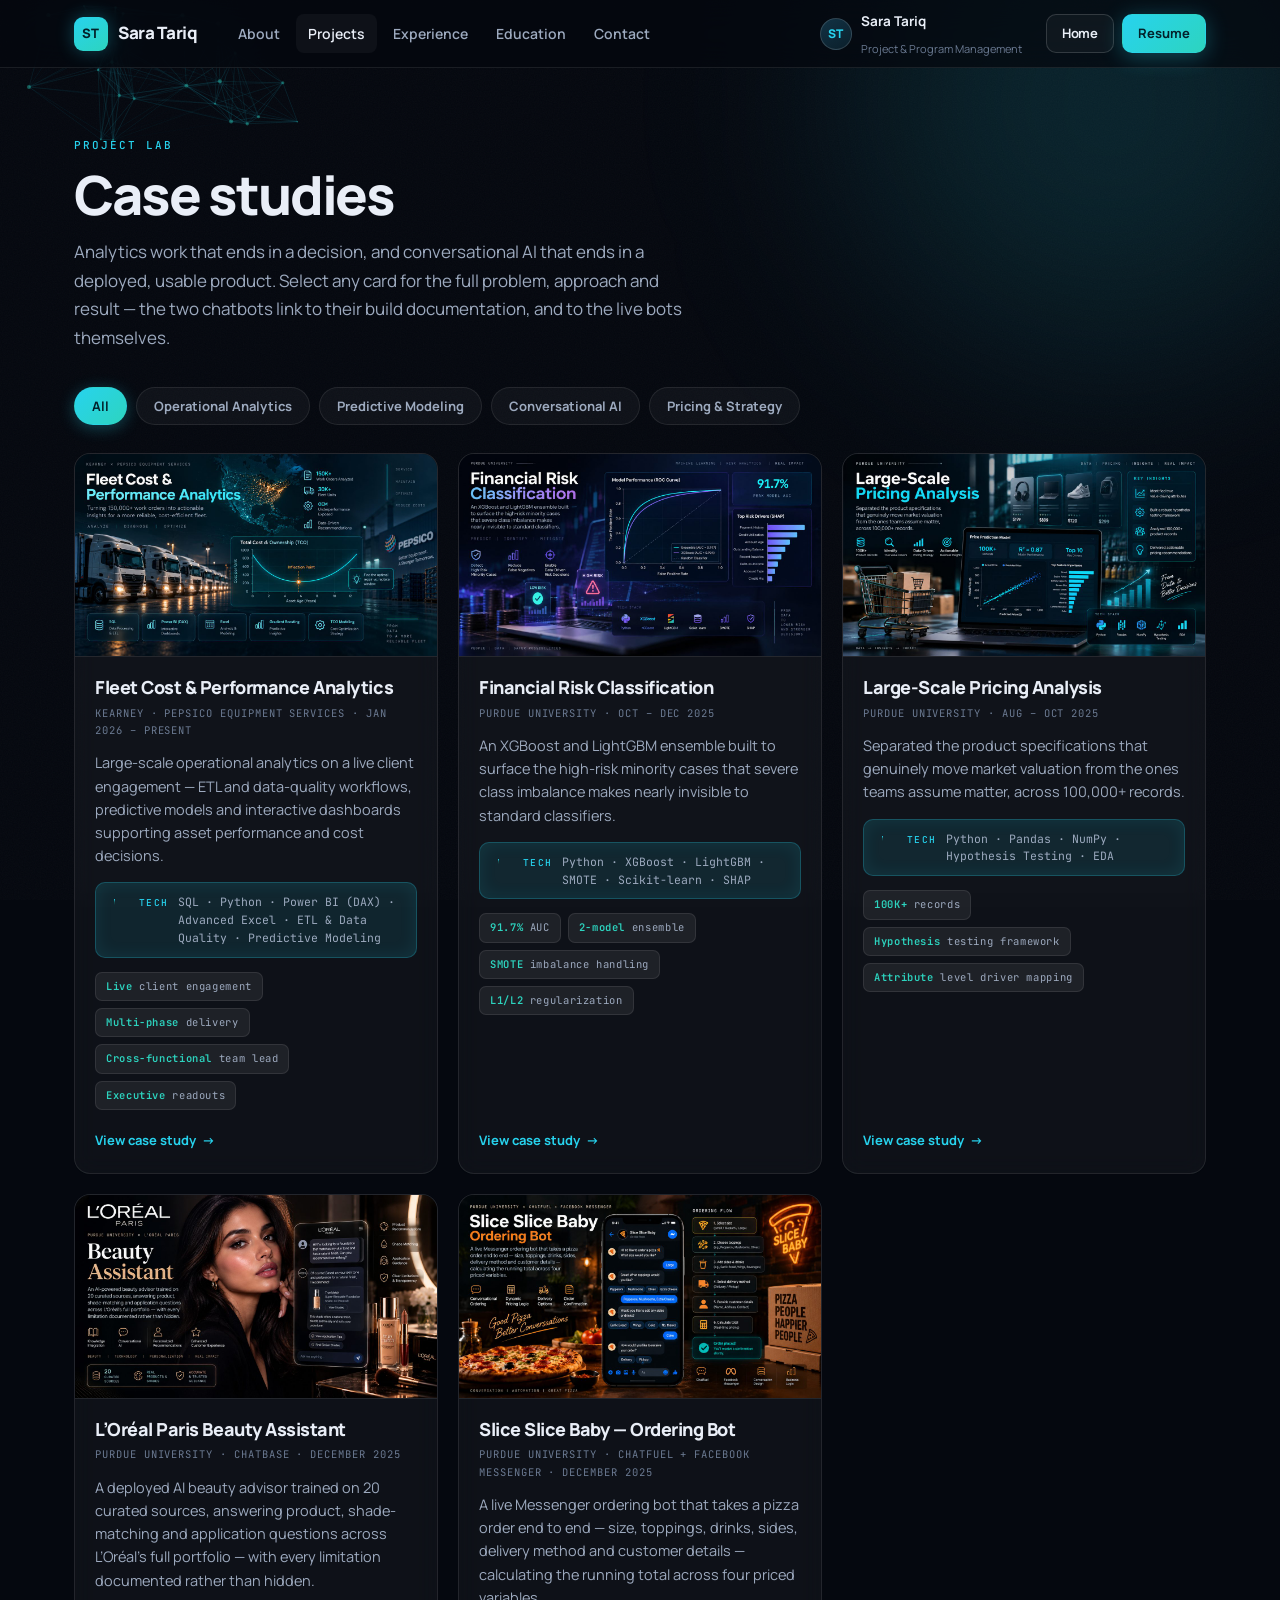
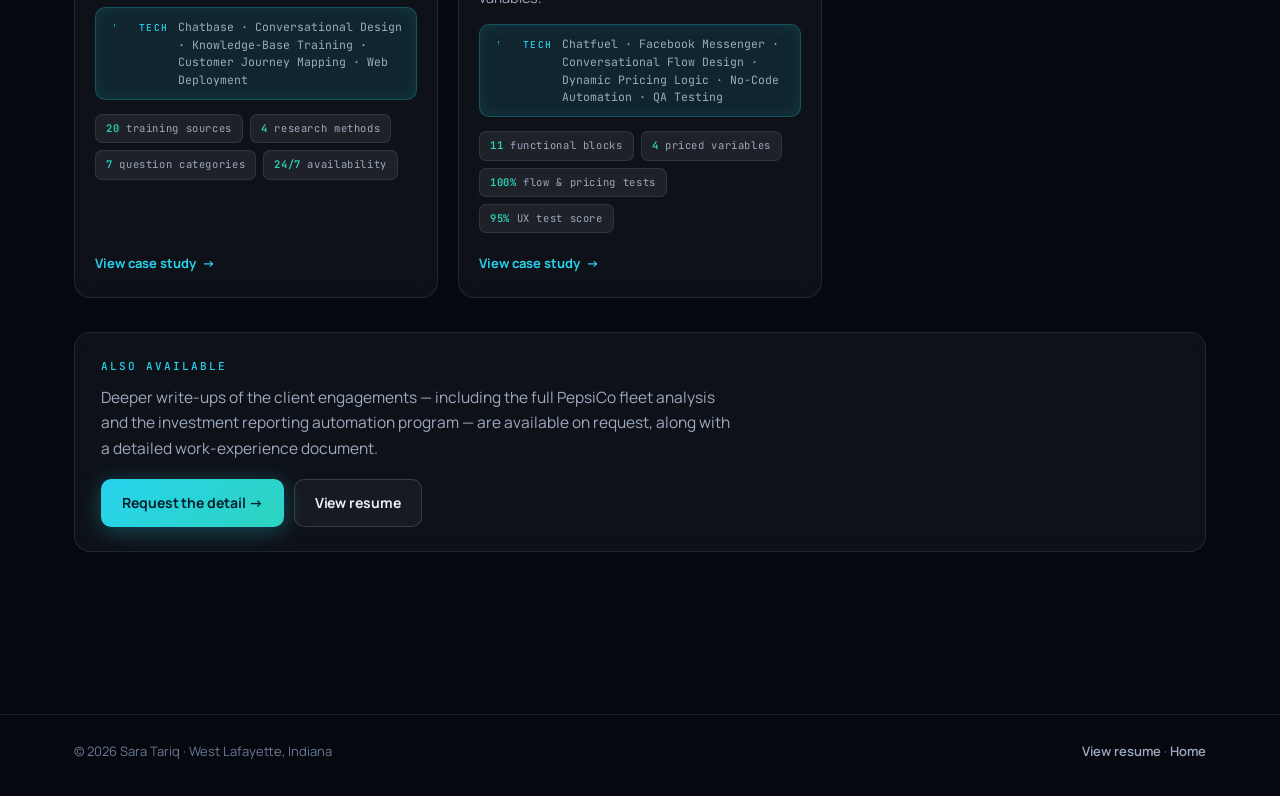
==== projects.html @ 5039fb23 "Website assets" ====
<!doctype html>
<html lang="en">
<head>
<meta charset="utf-8">
<meta name="viewport" content="width=device-width, initial-scale=1">
<title>Project Lab — Sara Tariq</title>
<meta name="description" content="Case studies in operational analytics, predictive modeling, conversational AI and pricing strategy — including a 91.7% AUC risk ensemble and two deployed AI chatbots.">
<link rel="icon" href="favicon.svg" type="image/svg+xml">
<link rel="preconnect" href="https://fonts.googleapis.com">
<link rel="preconnect" href="https://fonts.gstatic.com" crossorigin>
<link rel="stylesheet" href="https://fonts.googleapis.com/css2?family=Manrope:wght@400;500;600;700;800&family=JetBrains+Mono:wght@400;500&display=swap">
<link rel="stylesheet" href="styles.css">
</head>
<body>

<a class="skip" href="#main">Skip to content</a>

<div id="progress"></div>
<canvas id="particles" aria-hidden="true"></canvas>
<div class="noise" aria-hidden="true"></div>
<div class="aura aura-a" aria-hidden="true"></div>

<div class="page">

  <header class="hdr">
    <div class="wrap">
      <a class="logo" href="index.html">
        <span class="mark">ST</span>
        <span>Sara Tariq</span>
      </a>

      <nav class="nav" id="nav" aria-label="Primary">
        <a href="index.html#about">About</a>
        <a href="projects.html" class="on" aria-current="page">Projects</a>
        <a href="index.html#experience">Experience</a>
        <a href="index.html#education">Education</a>
        <a href="index.html#contact">Contact</a>
      </nav>

      <div class="hdr-id">
        <span class="av av-32" aria-hidden="true"><img src="assets/headshot.jpg" alt="" onerror="this.remove()">ST</span>
        <span>
          <span class="nm">Sara Tariq</span><br>
          <span class="rl">Project &amp; Program Management</span>
        </span>
      </div>

      <div class="hdr-cta">
        <a class="btn btn-ghost btn-sm" href="index.html">Home</a>
        <a class="btn btn-primary btn-sm" href="resume.html">Resume</a>
      </div>

      <button class="navtoggle" id="navtoggle" aria-expanded="false" aria-controls="nav" aria-label="Toggle navigation">☰</button>
    </div>
  </header>

  <main id="main">

    <section class="pagehead">
      <div class="wrap">
        <span class="eyebrow">Project Lab</span>
        <h1>Case studies</h1>
        <p>Analytics work that ends in a decision, and conversational AI that ends in a deployed, usable product. Select any card for the full problem, approach and result — the two chatbots link to their build documentation, and to the live bots themselves.</p>
      </div>
    </section>

    <section class="band" style="padding-top:0">
      <div class="wrap">
        <div class="filters" role="group" aria-label="Filter projects by category">
          <button class="chip on" data-filter="all" aria-pressed="true">All</button>
          <button class="chip" data-filter="Operational Analytics" aria-pressed="false">Operational Analytics</button>
          <button class="chip" data-filter="Predictive Modeling" aria-pressed="false">Predictive Modeling</button>
          <button class="chip" data-filter="Conversational AI" aria-pressed="false">Conversational AI</button>
          <button class="chip" data-filter="Pricing &amp; Strategy" aria-pressed="false">Pricing &amp; Strategy</button>
        </div>

        <div class="proj-grid" id="lab-grid">
          <!-- Rendered from the `projects` array in script.js -->
        </div>

        <div class="card" style="margin-top:34px;padding:24px 26px">
          <span class="eyebrow">Also available</span>
          <p style="margin:10px 0 0;color:var(--ink-2);font-size:15.5px;line-height:1.65;max-width:70ch">Deeper write-ups of the client engagements — including the full PepsiCo fleet analysis and the investment reporting automation program — are available on request, along with a detailed work-experience document.</p>
          <div style="margin-top:18px;display:flex;flex-wrap:wrap;gap:10px">
            <a class="btn btn-primary" href="mailto:tariq15@purdue.edu">Request the detail →</a>
            <a class="btn btn-ghost" href="resume.html">View resume</a>
          </div>
        </div>
      </div>
    </section>

  </main>

  <footer class="ftr">
    <div class="wrap">
      <p>© <span id="yr">2026</span> Sara Tariq · West Lafayette, Indiana</p>
      <p><a href="resume.html">View resume</a> · <a href="index.html">Home</a></p>
    </div>
  </footer>

</div>

<!-- ============ CASE STUDY MODAL ============ -->
<div class="modal" id="modal" hidden role="dialog" aria-modal="true" aria-labelledby="modal-title">
  <div class="modal-box">
    <div class="modal-hd">
      <div>
        <span class="eyebrow">Case Study</span>
        <h2 id="modal-title">Project</h2>
        <p class="sub" id="modal-sub"></p>
      </div>
      <button class="modal-x" id="modal-close" aria-label="Close case study">✕</button>
    </div>
    <div class="modal-bd" id="modal-body"></div>
  </div>
</div>

<script src="script.js"></script>
</body>
</html>
---- styles.css ----
/* ============================================================
   SARA TARIQ — PORTFOLIO DESIGN SYSTEM
   Theme A: dark navy glass · cyan/teal glow · warm tagline accent
   Single committed dark theme — every colour painted explicitly.
   ============================================================ */

/* ---------- 1. TOKENS ---------- */

:root{
  /* surface */
  --bg:#05080F;
  --bg-2:#080D19;
  --bg-3:#0B1222;
  --glass:rgba(255,255,255,.038);
  --glass-2:rgba(255,255,255,.065);
  --brd:rgba(255,255,255,.085);
  --brd-2:rgba(255,255,255,.15);

  /* ink */
  --ink:#E9EEF7;
  --ink-2:#9DAABF;
  --ink-3:#6B7A92;

  /* accent */
  --cyan:#27D3EE;
  --teal:#2DD4BF;
  --warm:#FFB268;
  --glow:rgba(39,211,238,.30);
  --glow-soft:rgba(39,211,238,.11);
  --warm-soft:rgba(255,178,104,.13);

  /* type */
  --f-sans:"Manrope","Segoe UI",system-ui,-apple-system,sans-serif;
  --f-mono:"JetBrains Mono",ui-monospace,SFMono-Regular,Consolas,monospace;

  /* metrics */
  --maxw:1220px;
  --pad:clamp(18px,4.4vw,44px);
  --r:16px;
  --r-sm:10px;
  --hdr:68px;
}

*,*::before,*::after{box-sizing:border-box}

html{scroll-behavior:smooth;scroll-padding-top:calc(var(--hdr) + 18px)}

body{
  margin:0;
  background:var(--bg);
  color:var(--ink);
  font-family:var(--f-sans);
  font-size:16px;
  font-weight:400;
  line-height:1.65;
  -webkit-font-smoothing:antialiased;
  overflow-x:hidden;
}

img{max-width:100%;display:block}
a{color:inherit;text-decoration:none}

:focus-visible{
  outline:2px solid var(--cyan);
  outline-offset:3px;
  border-radius:4px;
}

.wrap{max-width:var(--maxw);margin:0 auto;padding:0 var(--pad)}

.skip{
  position:absolute;left:-9999px;top:0;z-index:200;
  background:var(--cyan);color:#03212A;padding:12px 20px;
  font-weight:700;border-radius:0 0 8px 0;
}
.skip:focus{left:0}

/* ---------- 2. BACKGROUND LAYERS ---------- */

#particles{
  position:fixed;inset:0;z-index:0;
  pointer-events:none;
  opacity:.75;
}
.noise{
  position:fixed;inset:0;z-index:1;pointer-events:none;
  opacity:.032;
  background-image:url("data:image/svg+xml;utf8,<svg xmlns='http://www.w3.org/2000/svg' width='180' height='180'><filter id='n'><feTurbulence type='fractalNoise' baseFrequency='.82' numOctaves='3'/></filter><rect width='180' height='180' filter='url(%23n)'/></svg>");
}
.aura{
  position:fixed;z-index:0;pointer-events:none;
  border-radius:50%;filter:blur(110px);
}
.aura-a{top:-160px;right:-90px;width:520px;height:520px;background:rgba(39,211,238,.13)}
.aura-b{top:820px;left:-220px;width:560px;height:560px;background:rgba(45,212,191,.09)}

.page{position:relative;z-index:2}

/* ---------- 3. SCROLL PROGRESS ---------- */

#progress{
  position:fixed;top:0;left:0;height:2px;width:0%;
  background:linear-gradient(90deg,var(--cyan),var(--teal));
  z-index:120;transition:width .12s linear;
}

/* ---------- 4. HEADER ---------- */

.hdr{
  position:sticky;top:0;z-index:100;
  height:var(--hdr);
  display:flex;align-items:center;
  background:rgba(5,8,15,.72);
  backdrop-filter:blur(16px);
  -webkit-backdrop-filter:blur(16px);
  border-bottom:1px solid var(--brd);
}
.hdr .wrap{display:flex;align-items:center;gap:20px;width:100%}

.logo{
  display:flex;align-items:center;gap:10px;
  font-weight:800;letter-spacing:-.02em;font-size:17px;
  flex-shrink:0;
}
.logo .mark{
  width:34px;height:34px;display:grid;place-items:center;
  border-radius:9px;
  background:linear-gradient(145deg,var(--cyan),var(--teal));
  color:#032029;font-size:13px;font-weight:800;letter-spacing:.02em;
  box-shadow:0 0 18px var(--glow);
}

.nav{display:flex;gap:4px;margin-left:8px;flex:1}
.nav a{
  font-size:14px;font-weight:600;color:var(--ink-2);
  padding:8px 12px;border-radius:8px;
  transition:color .18s,background .18s;
}
.nav a:hover,.nav a.on{color:var(--ink);background:var(--glass)}

.hdr-id{
  display:flex;align-items:center;gap:9px;
  padding-right:4px;flex-shrink:0;
}
.hdr-id .nm{font-size:13.5px;font-weight:700;line-height:1.2}
.hdr-id .rl{font-size:11px;color:var(--ink-3);line-height:1.2}

.hdr-cta{display:flex;gap:8px;flex-shrink:0}

.navtoggle{
  display:none;background:none;border:1px solid var(--brd);
  color:var(--ink);border-radius:8px;padding:7px 11px;
  font-size:17px;cursor:pointer;line-height:1;
}

/* ---------- 5. AVATAR ---------- */

.av{
  position:relative;
  border-radius:50%;
  background:linear-gradient(150deg,#123244,#0B1F2B);
  border:1px solid var(--brd-2);
  display:grid;place-items:center;
  font-weight:800;color:var(--cyan);
  overflow:hidden;flex-shrink:0;
  font-family:var(--f-sans);
  letter-spacing:.01em;
}
/* Headshot swap-in: drop assets/headshot.jpg in and it covers the monogram.
   If the file is absent the <img> removes itself and the "ST" mark shows. */
.av img{position:absolute;inset:0;width:100%;height:100%;object-fit:cover;border-radius:50%}
.av-32{width:32px;height:32px;font-size:12px}
.av-44{width:44px;height:44px;font-size:15px}
.av-64{width:64px;height:64px;font-size:20px}

/* ---------- 6. BUTTONS ---------- */

.btn{
  display:inline-flex;align-items:center;gap:8px;
  font-family:var(--f-sans);
  font-size:14px;font-weight:700;letter-spacing:-.005em;
  padding:11px 20px;border-radius:10px;
  border:1px solid transparent;cursor:pointer;
  transition:transform .18s,box-shadow .18s,background .18s,border-color .18s,color .18s;
  white-space:nowrap;
}
.btn-sm{padding:8px 15px;font-size:13px}

.btn-primary{
  background:linear-gradient(135deg,var(--cyan),var(--teal));
  color:#03212A;
  box-shadow:0 4px 22px var(--glow);
}
.btn-primary:hover{transform:translateY(-2px);box-shadow:0 8px 30px var(--glow)}

.btn-ghost{
  background:var(--glass);
  border-color:var(--brd-2);
  color:var(--ink);
}
.btn-ghost:hover{border-color:var(--cyan);color:var(--cyan);background:var(--glow-soft)}

/* ---------- 7. SHARED PRIMITIVES ---------- */

.eyebrow{
  font-family:var(--f-mono);
  font-size:11px;font-weight:500;
  letter-spacing:.18em;text-transform:uppercase;
  color:var(--cyan);
  display:block;
}

.card{
  background:var(--glass);
  border:1px solid var(--brd);
  border-radius:var(--r);
  backdrop-filter:blur(11px);
  -webkit-backdrop-filter:blur(11px);
}

section.band{padding:clamp(58px,8vw,92px) 0;position:relative}

.shead{max-width:660px;margin-bottom:clamp(30px,4.5vw,44px)}
.shead h2{
  font-size:clamp(28px,4.4vw,40px);
  font-weight:800;letter-spacing:-.032em;line-height:1.12;
  margin:12px 0 0;text-wrap:balance;
}
.shead p{margin:13px 0 0;color:var(--ink-2);font-size:16.5px;line-height:1.6}

.reveal{opacity:1;transform:none}
.js .reveal{opacity:0;transform:translateY(18px)}
.js .reveal.in{
  opacity:1;transform:none;
  transition:opacity .7s cubic-bezier(.22,1,.36,1),transform .7s cubic-bezier(.22,1,.36,1);
}

/* ---------- 8. HERO ---------- */

.hero{padding:clamp(42px,6.5vw,76px) 0 clamp(48px,7vw,88px)}
.hero-grid{
  display:grid;
  grid-template-columns:minmax(0,1.06fr) minmax(0,.94fr);
  gap:clamp(28px,4vw,52px);
  align-items:start;
}

.idbadge{
  display:inline-flex;align-items:center;gap:13px;
  padding:8px 18px 8px 8px;border-radius:100px;
  background:var(--glass-2);
  border:1px solid var(--brd-2);
  backdrop-filter:blur(11px);
  -webkit-backdrop-filter:blur(11px);
  max-width:100%;
}
.idbadge .hi{font-size:13.5px;font-weight:700;line-height:1.25;white-space:nowrap}
.idbadge .orgs{
  font-family:var(--f-mono);
  font-size:10.5px;letter-spacing:.08em;text-transform:uppercase;
  color:var(--ink-3);line-height:1.3;
}

.role-line{
  margin:26px 0 0;
  font-family:var(--f-mono);
  font-size:clamp(10.5px,1.42vw,13px);
  font-weight:500;letter-spacing:.13em;text-transform:uppercase;
  color:var(--cyan);
  white-space:nowrap;
  overflow:hidden;
  text-overflow:ellipsis;
}

.hero h1{
  margin:14px 0 0;
  font-size:clamp(44px,7.6vw,80px);
  font-weight:800;letter-spacing:-.045em;line-height:.98;
}
.hero h1 .last{
  background:linear-gradient(115deg,var(--cyan),var(--teal) 62%,var(--warm));
  -webkit-background-clip:text;background-clip:text;
  -webkit-text-fill-color:transparent;color:var(--cyan);
}

.valueprop{
  margin:16px 0 0;
  font-size:clamp(14.5px,1.92vw,20px);
  font-weight:700;letter-spacing:-.018em;line-height:1.3;
  color:var(--warm);
  white-space:nowrap;
  overflow:hidden;
  text-overflow:ellipsis;
}

.lead{
  margin:16px 0 0;max-width:54ch;
  color:var(--ink-2);font-size:16.5px;line-height:1.68;
  text-align:justify;text-justify:inter-word;hyphens:auto;
}

.hero-cta{display:flex;flex-wrap:wrap;gap:11px;margin-top:26px}

.stack{margin-top:34px;display:grid;gap:1px;background:var(--brd);border:1px solid var(--brd);border-radius:var(--r);overflow:hidden}
.stack-row{
  background:var(--bg-2);
  padding:14px 18px;
  display:grid;grid-template-columns:132px minmax(0,1fr);gap:4px 18px;
  align-items:baseline;
}
.stack-row dt{
  font-family:var(--f-mono);
  font-size:10px;letter-spacing:.12em;text-transform:uppercase;
  color:var(--teal);font-weight:500;
}
.stack-row dd{margin:0;font-size:13.5px;color:var(--ink-2);line-height:1.6}
.stack-row dd b{color:var(--ink);font-weight:600}

/* ---------- 9. SNAPSHOT ---------- */

.snap{padding:clamp(20px,2.6vw,28px)}
.snap-hd{display:flex;align-items:center;justify-content:space-between;gap:14px;flex-wrap:wrap}
.snap-hd h2{margin:6px 0 0;font-size:20px;font-weight:800;letter-spacing:-.028em}

.tiles{
  margin-top:20px;
  display:grid;grid-template-columns:repeat(3,minmax(0,1fr));
  gap:1px;background:var(--brd);
  border:1px solid var(--brd);border-radius:12px;overflow:hidden;
}
.tile{background:var(--bg-3);padding:15px 12px;text-align:center}
.tile .n{
  font-size:clamp(21px,3vw,28px);font-weight:800;letter-spacing:-.04em;
  line-height:1.05;color:var(--cyan);
  font-variant-numeric:tabular-nums;
}
.tile .l{
  display:block;margin-top:6px;
  font-size:10.5px;font-weight:600;line-height:1.35;
  color:var(--ink-3);letter-spacing:.02em;
}

.snap-sub{
  margin:22px 0 10px;
  font-family:var(--f-mono);
  font-size:10px;letter-spacing:.14em;text-transform:uppercase;color:var(--ink-3);
}

.approach{list-style:none;margin:0;padding:0;display:grid;gap:9px}
.approach li{
  position:relative;padding-left:22px;
  font-size:14px;color:var(--ink-2);line-height:1.55;
}
.approach li::before{
  content:"";position:absolute;left:0;top:.6em;
  width:11px;height:1.5px;background:var(--teal);border-radius:2px;
}
.approach li b{color:var(--ink);font-weight:700}

.inds{display:grid;grid-template-columns:repeat(2,minmax(0,1fr));gap:7px 12px}
.inds span{
  font-size:13px;color:var(--ink-2);
  padding-left:15px;position:relative;line-height:1.45;
}
.inds span::before{
  content:"";position:absolute;left:0;top:.58em;
  width:5px;height:5px;border-radius:50%;background:var(--warm);
}

/* ---------- 10. PROFILE ---------- */

.profile-grid{display:grid;grid-template-columns:minmax(0,1fr) minmax(0,1fr);gap:clamp(24px,3.6vw,46px);align-items:start}
.profile-copy p{color:var(--ink-2);font-size:16.5px;line-height:1.72;text-align:justify;text-justify:inter-word;margin:0 0 15px}
.profile-copy p:last-child{margin-bottom:0}
.profile-copy b{color:var(--ink);font-weight:700}

.pillars{display:grid;gap:12px}
.pillar{padding:18px 20px}
.pillar h3{margin:9px 0 0;font-size:16px;font-weight:700;letter-spacing:-.02em}
.pillar p{margin:7px 0 0;font-size:14px;color:var(--ink-2);line-height:1.6}

/* ---------- 11. PROJECT CARDS ---------- */

.proj-grid{display:grid;grid-template-columns:repeat(auto-fit,minmax(300px,1fr));gap:20px}

.proj{
  overflow:hidden;display:flex;flex-direction:column;
  transition:transform .22s,border-color .22s,box-shadow .22s;
}
.proj:hover{transform:translateY(-4px);border-color:var(--brd-2);box-shadow:0 16px 44px rgba(0,0,0,.42)}

.proj-fig{
  position:relative;aspect-ratio:16/9;
  background:linear-gradient(140deg,#0C1A2A,#081320);
  display:grid;place-items:center;overflow:hidden;
  border-bottom:1px solid var(--brd);
}
.proj-fig img{width:100%;height:100%;object-fit:cover}
.proj-fig .ph{
  text-align:center;padding:16px;
  font-family:var(--f-mono);
  font-size:clamp(28px,4.6vw,44px);font-weight:500;
  letter-spacing:-.02em;color:var(--cyan);opacity:.82;
  font-variant-numeric:tabular-nums;line-height:1;
}
.proj-fig .ph small{
  display:block;margin-top:9px;
  font-size:10px;letter-spacing:.17em;text-transform:uppercase;
  color:var(--ink-3);font-weight:500;
}

.proj-body{padding:19px 20px 21px;display:flex;flex-direction:column;flex:1}
.proj-body h3{margin:0;font-size:18px;font-weight:800;letter-spacing:-.026em;line-height:1.25}
.proj-org{
  margin:6px 0 0;font-family:var(--f-mono);
  font-size:10.5px;letter-spacing:.09em;text-transform:uppercase;color:var(--ink-3);
}
.proj-body p.d{margin:12px 0 0;font-size:14.5px;color:var(--ink-2);line-height:1.6}

.techbubble{
  margin:15px 0 0;
  display:flex;align-items:flex-start;gap:9px;
  padding:10px 13px;border-radius:10px;
  background:var(--glow-soft);
  border:1px solid rgba(39,211,238,.26);
  box-shadow:0 0 18px rgba(39,211,238,.09) inset;
}
.techbubble .tl{
  font-family:var(--f-mono);
  font-size:9.5px;font-weight:500;letter-spacing:.15em;
  color:var(--cyan);flex-shrink:0;padding-top:2px;
}
.techbubble .tv{
  font-family:var(--f-mono);
  font-size:11.5px;line-height:1.55;color:var(--ink-2);
}

.proj-foot{margin-top:auto;padding-top:16px}
.proj-link{
  font-size:13px;font-weight:700;color:var(--cyan);
  display:inline-flex;align-items:center;gap:6px;
}
.proj-link:hover{gap:10px;transition:gap .18s}

/* ---------- 12. TIMELINE ---------- */

.tl{position:relative;padding-left:30px}
.tl::before{
  content:"";position:absolute;left:5px;top:6px;bottom:6px;width:1px;
  background:linear-gradient(180deg,var(--cyan),rgba(45,212,191,.25),transparent);
}
.tl-item{position:relative;padding-bottom:30px}
.tl-item:last-child{padding-bottom:0}
.tl-item::before{
  content:"";position:absolute;left:-30px;top:8px;
  width:11px;height:11px;border-radius:50%;
  background:var(--bg);border:2px solid var(--cyan);
  box-shadow:0 0 12px var(--glow);
}
.tl-item.past::before{border-color:var(--ink-3);box-shadow:none}

.tl-card{padding:19px 22px}
.tl-hd{display:flex;flex-wrap:wrap;gap:4px 14px;align-items:baseline;justify-content:space-between}
.tl-hd h3{margin:0;font-size:17.5px;font-weight:800;letter-spacing:-.026em;line-height:1.3}
.tl-hd h3 .co{color:var(--cyan)}
.tl-meta{
  font-family:var(--f-mono);
  font-size:10.5px;letter-spacing:.08em;text-transform:uppercase;
  color:var(--ink-3);white-space:nowrap;
}
.tl-sum{margin:10px 0 0;font-size:15px;color:var(--ink-2);line-height:1.62}
.tl-card ul{margin:12px 0 0;padding:0;list-style:none;display:grid;gap:8px}
.tl-card li{
  position:relative;padding-left:19px;
  font-size:14.5px;color:var(--ink-2);line-height:1.58;
}
.tl-card li::before{
  content:"";position:absolute;left:0;top:.63em;
  width:9px;height:1.5px;background:var(--teal);border-radius:2px;
}
.tl-card li b,.tl-sum b{color:var(--ink);font-weight:700}

/* ---------- 13. EDUCATION + AWARDS ---------- */

.edu-grid{display:grid;grid-template-columns:repeat(auto-fit,minmax(310px,1fr));gap:20px}
.edu{padding:22px 24px}
.edu h3{margin:9px 0 0;font-size:18px;font-weight:800;letter-spacing:-.026em;line-height:1.3}
.edu .sch{margin:6px 0 0;font-size:14.5px;color:var(--cyan);font-weight:600}
.edu .mt{
  margin:9px 0 0;font-family:var(--f-mono);
  font-size:10.5px;letter-spacing:.08em;text-transform:uppercase;color:var(--ink-3);
}
.edu .cw{margin:14px 0 0;font-size:13.5px;color:var(--ink-2);line-height:1.65}

.pills{display:flex;flex-wrap:wrap;gap:9px}
.pill{
  font-size:13px;font-weight:600;
  padding:8px 14px;border-radius:100px;
  background:var(--glass);border:1px solid var(--brd);
  color:var(--ink-2);
}
.pill.hi{
  border-color:rgba(255,178,104,.35);
  background:var(--warm-soft);color:var(--warm);
}

/* ---------- 14. CONTACT + FOOTER ---------- */

.contact-card{padding:clamp(28px,4vw,44px);text-align:center}
.contact-card h2{margin:14px 0 0;font-size:clamp(28px,4.4vw,42px);font-weight:800;letter-spacing:-.034em;line-height:1.1}
.contact-card p{margin:14px auto 0;max-width:56ch;color:var(--ink-2);font-size:16.5px}
.clist{margin-top:28px;display:flex;flex-wrap:wrap;gap:11px;justify-content:center}
.clink{
  display:inline-flex;align-items:center;gap:9px;
  padding:12px 19px;border-radius:11px;
  background:var(--glass);border:1px solid var(--brd);
  font-size:14px;font-weight:600;color:var(--ink);
  transition:border-color .18s,color .18s,background .18s,transform .18s;
}
.clink:hover{border-color:var(--cyan);color:var(--cyan);background:var(--glow-soft);transform:translateY(-2px)}
.clink .ic{font-family:var(--f-mono);font-size:11px;color:var(--teal);letter-spacing:.08em}

.ftr{border-top:1px solid var(--brd);padding:26px 0 34px;margin-top:clamp(40px,6vw,70px)}
.ftr .wrap{display:flex;flex-wrap:wrap;gap:10px 20px;justify-content:space-between;align-items:center}
.ftr p{margin:0;font-size:13px;color:var(--ink-3)}
.ftr a{color:var(--ink-2);font-weight:600}
.ftr a:hover{color:var(--cyan)}

/* ---------- 15. PROJECTS PAGE ---------- */

.pagehead{padding:clamp(40px,6vw,68px) 0 clamp(24px,3.4vw,34px)}
.pagehead h1{margin:12px 0 0;font-size:clamp(34px,5.6vw,54px);font-weight:800;letter-spacing:-.04em;line-height:1.06}
.pagehead p{margin:15px 0 0;max-width:62ch;color:var(--ink-2);font-size:17px;line-height:1.68}

.filters{display:flex;flex-wrap:wrap;gap:9px;margin-bottom:28px}
.chip{
  font-family:var(--f-sans);
  font-size:13px;font-weight:700;
  padding:9px 17px;border-radius:100px;cursor:pointer;
  background:var(--glass);border:1px solid var(--brd);color:var(--ink-2);
  transition:all .18s;
}
.chip:hover{border-color:var(--brd-2);color:var(--ink)}
.chip.on{
  background:linear-gradient(135deg,var(--cyan),var(--teal));
  border-color:transparent;color:#03212A;
  box-shadow:0 3px 16px var(--glow);
}

.lab-card{position:relative}
.lab-card[hidden]{display:none}

/* Whole card is clickable, but the accessible control is a real <button>
   holding the project name — so the card markup stays valid and the
   keyboard/screen-reader path is a single labelled target. */
.cardbtn{
  background:none;border:0;padding:0;margin:0;
  font-family:var(--f-sans);font-size:13px;font-weight:700;
  color:var(--cyan);cursor:pointer;text-align:left;
}
.cardbtn::after{content:"";position:absolute;inset:0;border-radius:var(--r)}

.sr{
  position:absolute;width:1px;height:1px;
  padding:0;margin:-1px;overflow:hidden;
  clip:rect(0 0 0 0);clip-path:inset(50%);white-space:nowrap;border:0;
}

.kpis{display:flex;flex-wrap:wrap;gap:7px;margin-top:14px}
.kpi{
  font-family:var(--f-mono);
  font-size:10.5px;letter-spacing:.06em;
  padding:5px 10px;border-radius:7px;
  background:var(--glass-2);border:1px solid var(--brd);color:var(--ink-2);
}
.kpi b{color:var(--teal);font-weight:600}

/* modal */
.modal{
  position:fixed;inset:0;z-index:150;
  display:grid;place-items:center;padding:20px;
  background:rgba(3,6,12,.82);
  backdrop-filter:blur(7px);-webkit-backdrop-filter:blur(7px);
}
.modal[hidden]{display:none!important}
.modal-box{
  background:var(--bg-2);
  border:1px solid var(--brd-2);
  border-radius:var(--r);
  max-width:760px;width:100%;
  max-height:86vh;overflow-y:auto;
  box-shadow:0 30px 90px rgba(0,0,0,.6);
}
.modal-hd{
  position:sticky;top:0;z-index:2;
  background:var(--bg-2);
  border-bottom:1px solid var(--brd);
  padding:22px 26px 18px;
  display:flex;gap:16px;align-items:flex-start;justify-content:space-between;
}
.modal-hd h2{margin:8px 0 0;font-size:23px;font-weight:800;letter-spacing:-.03em;line-height:1.2}
.modal-hd .sub{margin:7px 0 0;font-size:14px;color:var(--ink-2)}
.modal-x{
  background:var(--glass);border:1px solid var(--brd);color:var(--ink);
  width:34px;height:34px;border-radius:9px;cursor:pointer;
  font-size:17px;line-height:1;flex-shrink:0;
}
.modal-x:hover{border-color:var(--cyan);color:var(--cyan)}
.modal-bd{padding:22px 26px 28px}
.modal-bd h4{
  margin:22px 0 10px;font-family:var(--f-mono);
  font-size:10px;letter-spacing:.15em;text-transform:uppercase;color:var(--teal);font-weight:500;
}
.modal-bd h4:first-child{margin-top:0}
.modal-bd p{margin:0;font-size:15px;color:var(--ink-2);line-height:1.7}
.modal-bd ul{margin:0;padding:0;list-style:none;display:grid;gap:9px}
.modal-bd li{position:relative;padding-left:19px;font-size:14.5px;color:var(--ink-2);line-height:1.6}
.modal-bd li::before{content:"";position:absolute;left:0;top:.63em;width:9px;height:1.5px;background:var(--teal);border-radius:2px}
.modal-bd li b,.modal-bd p b{color:var(--ink);font-weight:700}

/* ---------- 16. RESUME PAGE ---------- */

.pdfshell{
  border:1px solid var(--brd);border-radius:var(--r);
  overflow:hidden;background:var(--bg-2);
  height:min(1180px,calc(100vh - 210px));min-height:520px;
}
.pdfshell iframe{width:100%;height:100%;border:0;display:block;background:#2a2a2a}
.pdf-fallback{padding:34px;text-align:center;color:var(--ink-2)}

/* ---------- 17. RESPONSIVE ---------- */

@media (max-width:1080px){
  .hero-grid{grid-template-columns:1fr;gap:34px}
  .snap{position:static}
  .role-line{white-space:normal}
  .valueprop{white-space:normal}
}

@media (max-width:920px){
  .profile-grid{grid-template-columns:1fr}
  .nav{
    position:absolute;top:var(--hdr);left:0;right:0;
    flex-direction:column;gap:2px;
    background:rgba(5,8,15,.97);
    backdrop-filter:blur(16px);-webkit-backdrop-filter:blur(16px);
    border-bottom:1px solid var(--brd);
    padding:12px var(--pad) 18px;
  }
  .nav:not(.open){display:none}
  .nav a{padding:11px 12px;font-size:15px}
  .navtoggle{display:block;order:3}
  .hdr .wrap{justify-content:space-between}
  .hdr-id{display:none}
}

@media (max-width:620px){
  /* Header must fit logo + CTAs + hamburger inside 375px without clipping
     the toggle, which is the only route to nav on a phone. */
  .hdr .wrap{gap:9px}
  .logo{min-width:0;font-size:15px}
  .logo span:not(.mark){overflow:hidden;text-overflow:ellipsis;white-space:nowrap}
  .hdr-cta{gap:6px}
  .hdr .btn-sm{padding:8px 11px}

  .tiles{grid-template-columns:repeat(2,minmax(0,1fr))}
  .stack-row{grid-template-columns:1fr;gap:5px}
  .hero-cta .btn{flex:1 1 100%;justify-content:center}
  .tl{padding-left:24px}
  .tl-item::before{left:-24px}
  .inds{grid-template-columns:1fr}
  .idbadge{padding:8px 15px 8px 8px}
  .modal-bd,.modal-hd{padding-left:18px;padding-right:18px}
}

/* ---------- 18. MOTION + PRINT ---------- */

@media (prefers-reduced-motion:reduce){
  html{scroll-behavior:auto}
  *,*::before,*::after{
    animation-duration:.001ms!important;
    transition-duration:.001ms!important;
  }
  .js .reveal{opacity:1;transform:none}
  #particles{display:none}
}

@media print{
  .hdr,#particles,.noise,.aura,#progress,.hero-cta,.filters,.modal{display:none!important}
  body{background:#fff;color:#111}
  .card,.tl-card,.edu{border-color:#ccc;background:#fff}
  .tile .n,.eyebrow,.proj-org{color:#111}
  a{color:#111}
}
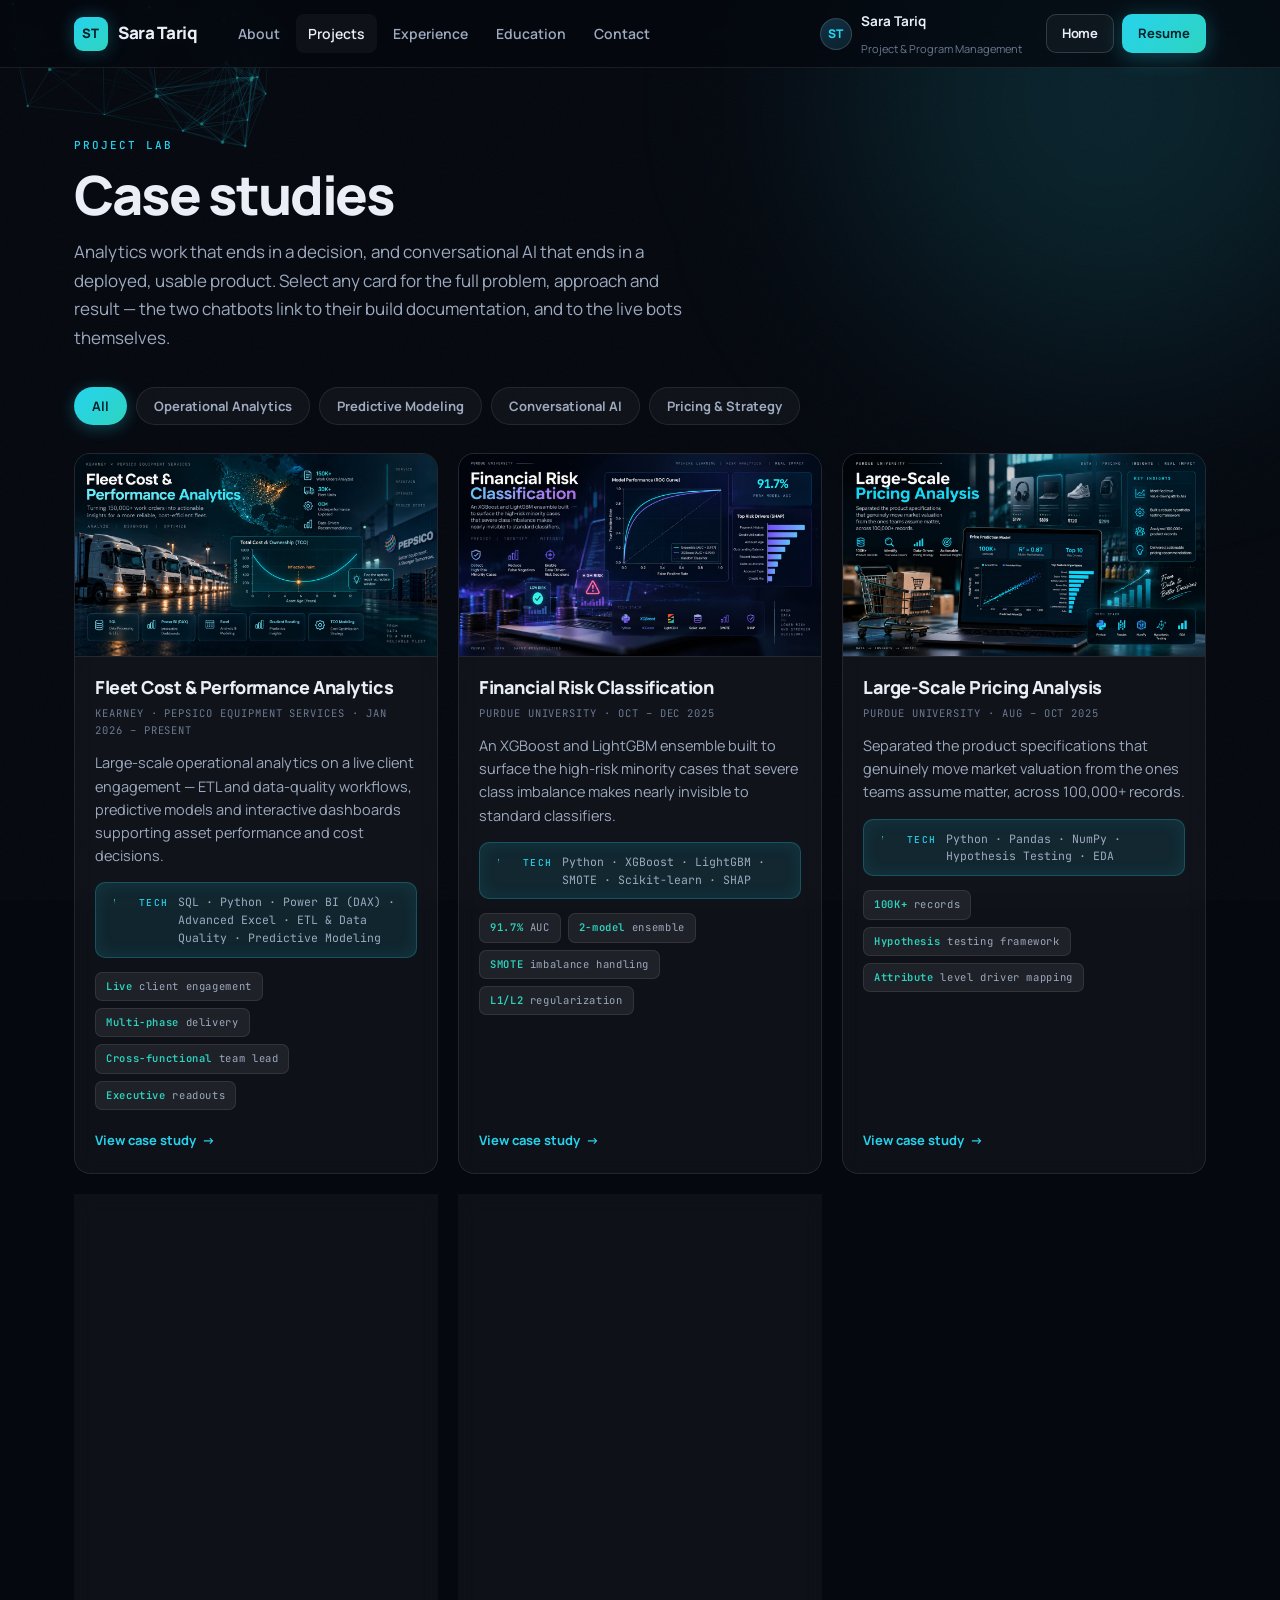
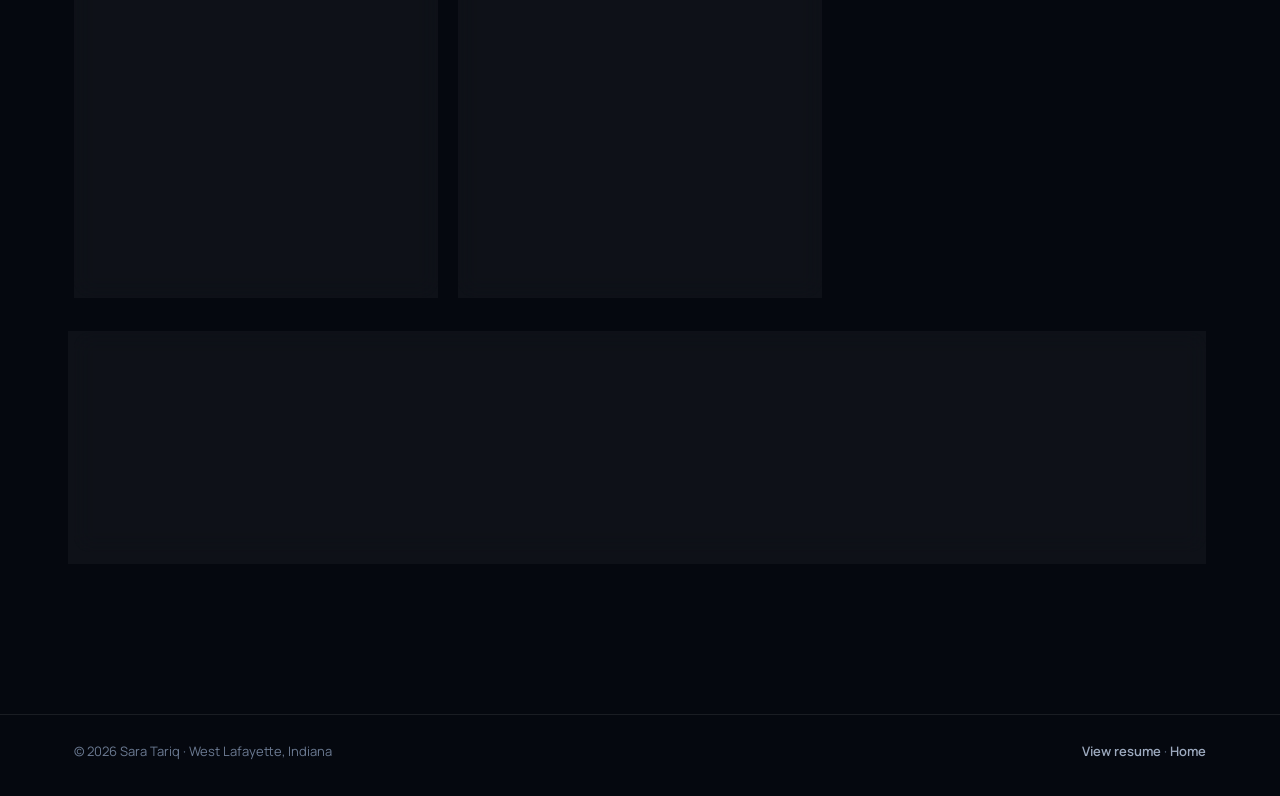
==== commit 53b3d349: "Add Open Graph tags and a share card Link previews on LinkedIn, Slack, WhatsApp and email were rende" ====
--- a/projects.html
+++ b/projects.html
@@ -5,6 +5,21 @@
 <meta name="viewport" content="width=device-width, initial-scale=1">
 <title>Project Lab — Sara Tariq</title>
 <meta name="description" content="Case studies in operational analytics, predictive modeling, conversational AI and pricing strategy — including a 91.7% AUC risk ensemble and two deployed AI chatbots.">
+<!-- Open Graph / link preview — LinkedIn, Slack, WhatsApp, email -->
+<meta property="og:type" content="website">
+<meta property="og:site_name" content="Sara Tariq">
+<meta property="og:url" content="https://sara-tariq-5764.github.io/Portfolio-Website/projects.html">
+<meta property="og:title" content="Project Lab — Sara Tariq">
+<meta property="og:description" content="Five case studies in operational analytics, predictive modelling, pricing strategy and conversational AI — each with the problem, the approach and the result.">
+<meta property="og:image" content="https://sara-tariq-5764.github.io/Portfolio-Website/assets/og-card.jpg">
+<meta property="og:image:width" content="1200">
+<meta property="og:image:height" content="630">
+<meta property="og:image:alt" content="Sara Tariq — Project Manager, Business Analyst, Program Manager">
+<meta name="twitter:card" content="summary_large_image">
+<meta name="twitter:title" content="Project Lab — Sara Tariq">
+<meta name="twitter:description" content="Five case studies in operational analytics, predictive modelling, pricing strategy and conversational AI — each with the problem, the approach and the result.">
+<meta name="twitter:image" content="https://sara-tariq-5764.github.io/Portfolio-Website/assets/og-card.jpg">
+<link rel="canonical" href="https://sara-tariq-5764.github.io/Portfolio-Website/projects.html">
 <link rel="icon" href="favicon.svg" type="image/svg+xml">
 <link rel="preconnect" href="https://fonts.googleapis.com">
 <link rel="preconnect" href="https://fonts.gstatic.com" crossorigin>
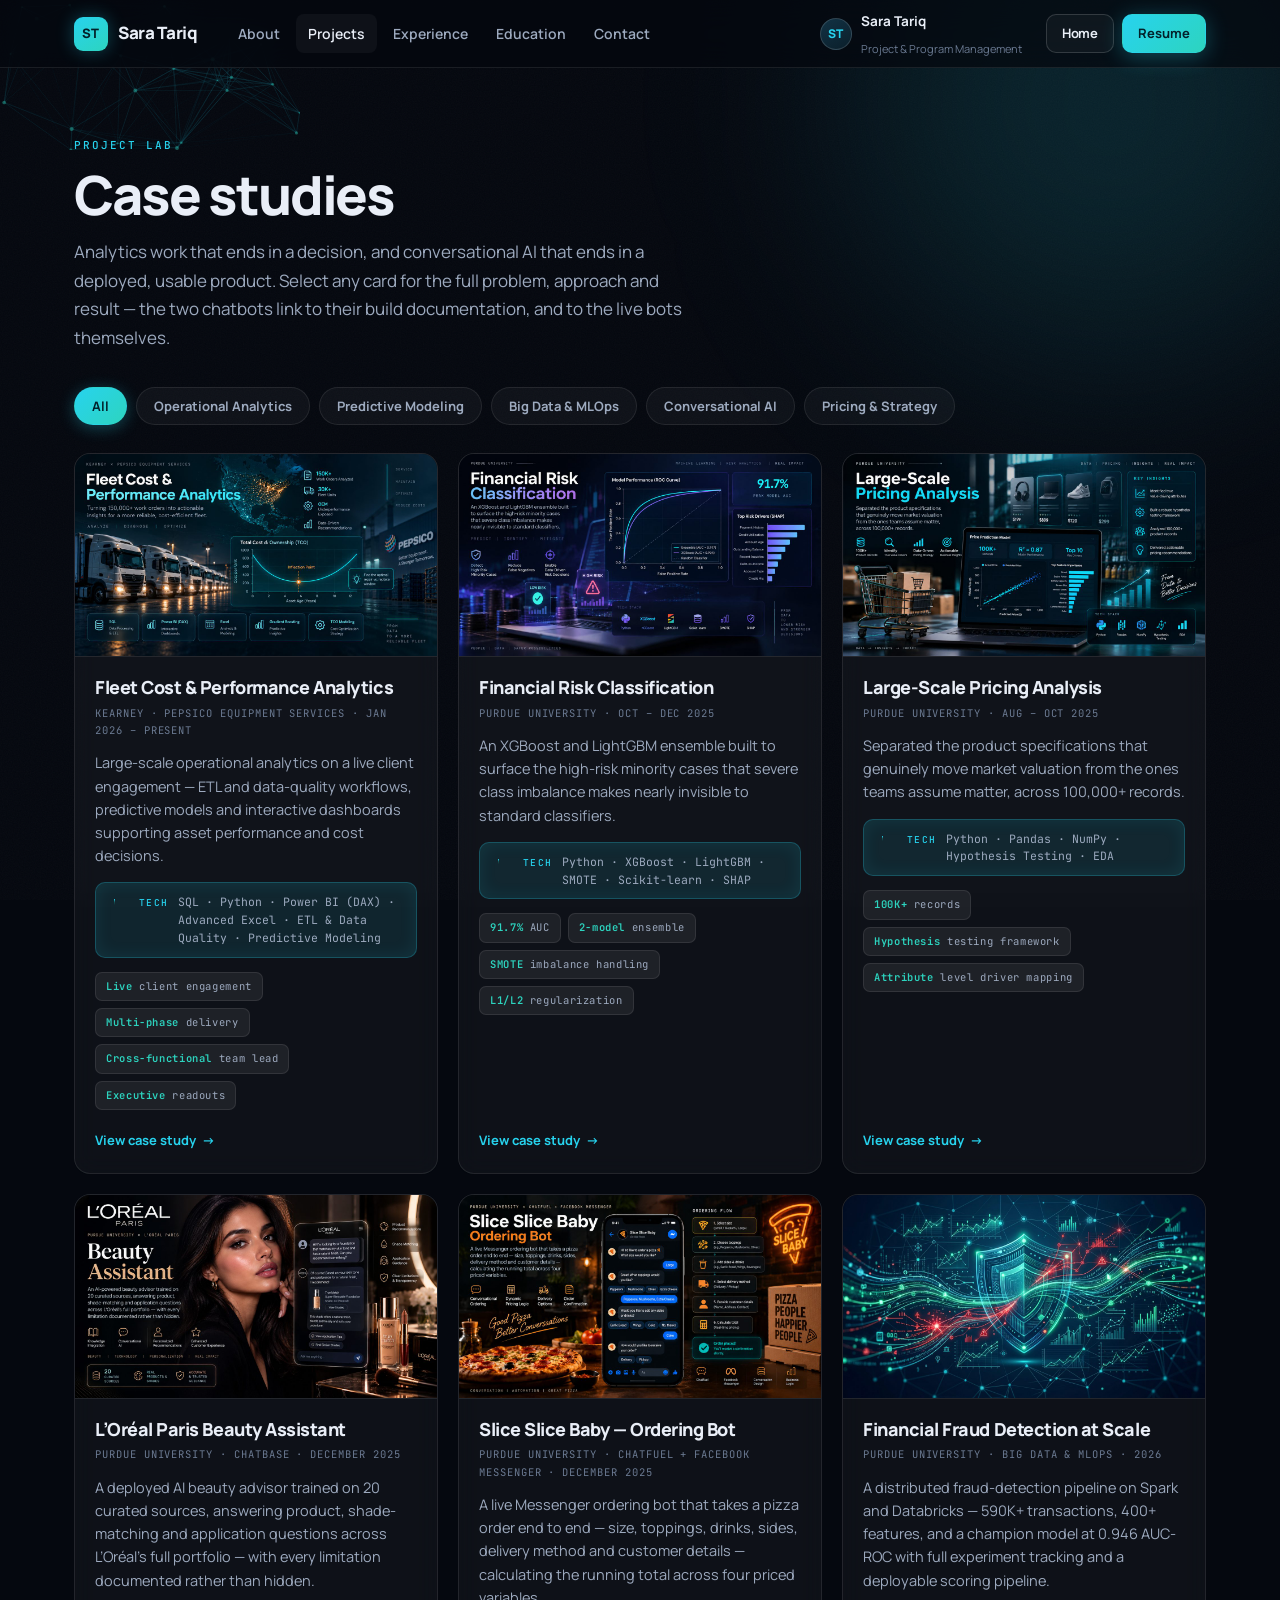
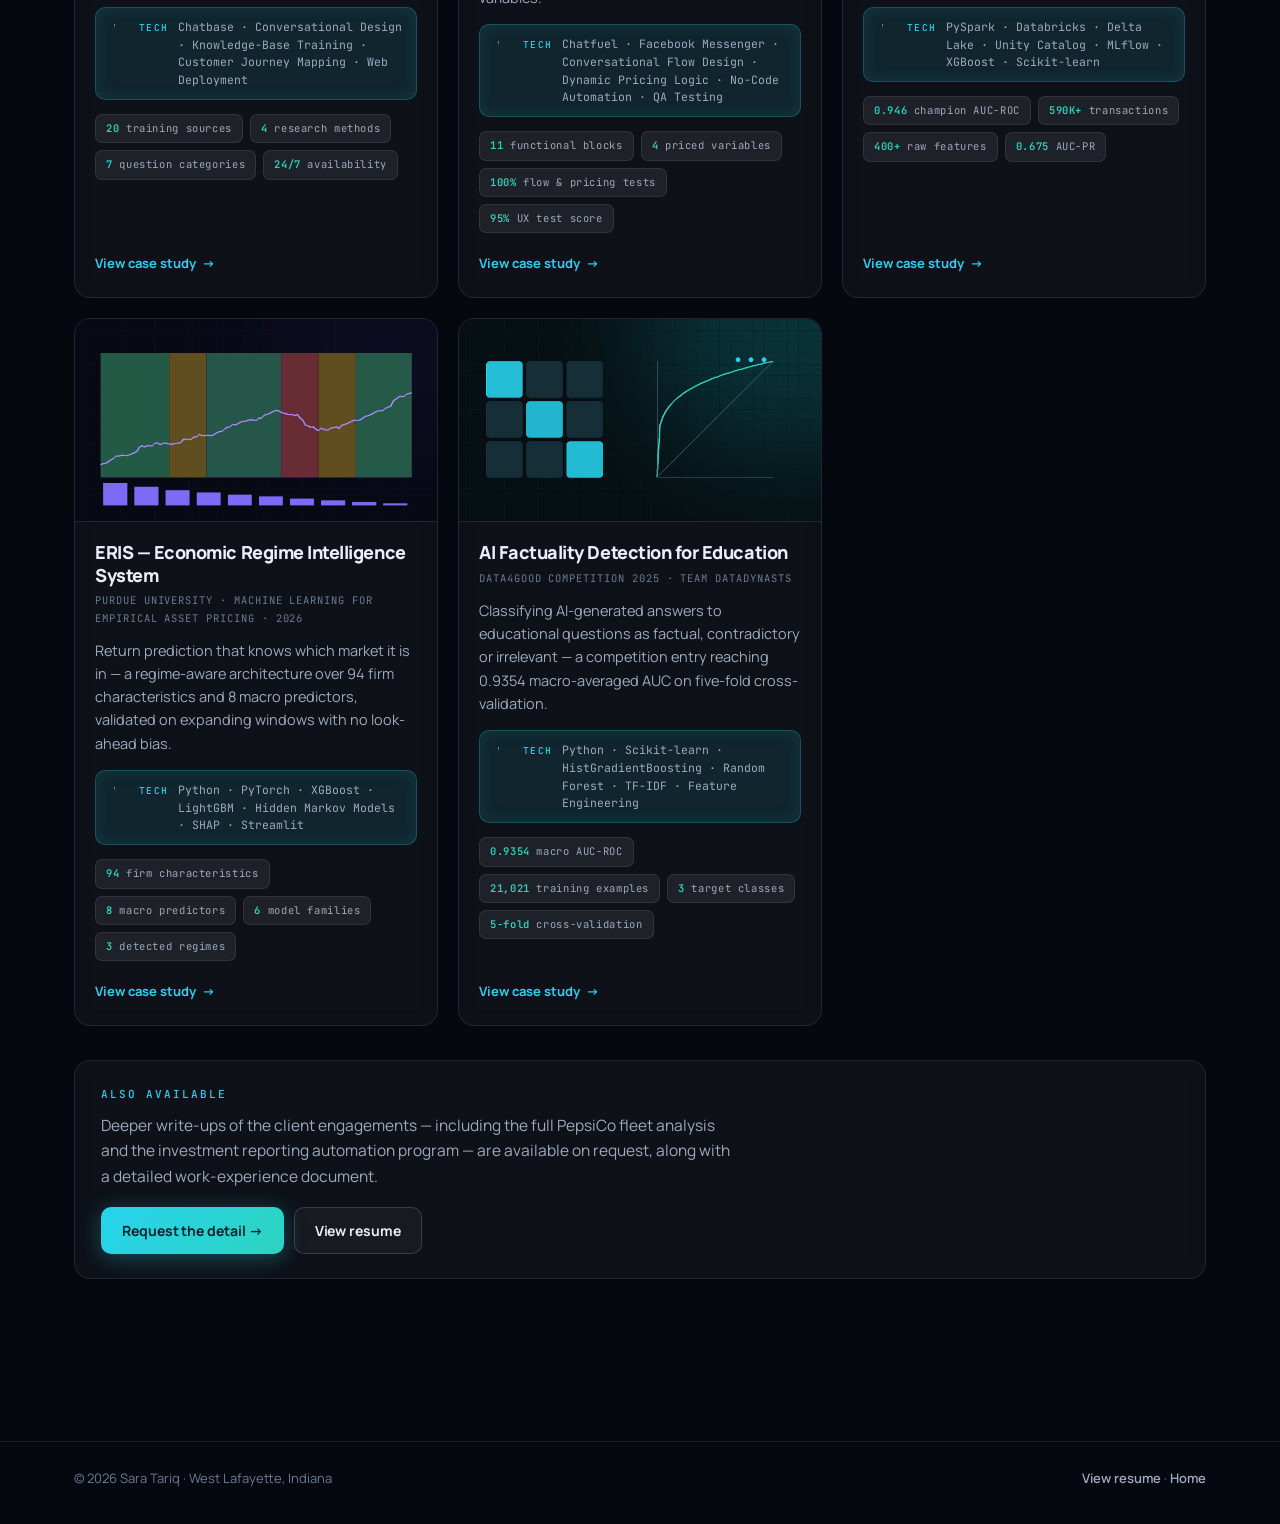
==== commit a630739a: "Add three ML case studies from public repos Financial Fraud Detection at Scale (PySpark, Databricks," ====
--- a/projects.html
+++ b/projects.html
@@ -4,20 +4,20 @@
 <meta charset="utf-8">
 <meta name="viewport" content="width=device-width, initial-scale=1">
 <title>Project Lab — Sara Tariq</title>
-<meta name="description" content="Case studies in operational analytics, predictive modeling, conversational AI and pricing strategy — including a 91.7% AUC risk ensemble and two deployed AI chatbots.">
+<meta name="description" content="Eight case studies across operational analytics, predictive modeling, big data and MLOps, and conversational AI — including a distributed fraud pipeline at 0.946 AUC-ROC.">
 <!-- Open Graph / link preview — LinkedIn, Slack, WhatsApp, email -->
 <meta property="og:type" content="website">
 <meta property="og:site_name" content="Sara Tariq">
 <meta property="og:url" content="https://sara-tariq-5764.github.io/Portfolio-Website/projects.html">
 <meta property="og:title" content="Project Lab — Sara Tariq">
-<meta property="og:description" content="Five case studies in operational analytics, predictive modelling, pricing strategy and conversational AI — each with the problem, the approach and the result.">
+<meta property="og:description" content="Eight case studies across operational analytics, predictive modelling, big data and MLOps, pricing strategy and conversational AI — each with the problem, the approach and the result.">
 <meta property="og:image" content="https://sara-tariq-5764.github.io/Portfolio-Website/assets/og-card.jpg">
 <meta property="og:image:width" content="1200">
 <meta property="og:image:height" content="630">
 <meta property="og:image:alt" content="Sara Tariq — Project Manager, Business Analyst, Program Manager">
 <meta name="twitter:card" content="summary_large_image">
 <meta name="twitter:title" content="Project Lab — Sara Tariq">
-<meta name="twitter:description" content="Five case studies in operational analytics, predictive modelling, pricing strategy and conversational AI — each with the problem, the approach and the result.">
+<meta name="twitter:description" content="Eight case studies across operational analytics, predictive modelling, big data and MLOps, pricing strategy and conversational AI — each with the problem, the approach and the result.">
 <meta name="twitter:image" content="https://sara-tariq-5764.github.io/Portfolio-Website/assets/og-card.jpg">
 <link rel="canonical" href="https://sara-tariq-5764.github.io/Portfolio-Website/projects.html">
 <link rel="icon" href="favicon.svg" type="image/svg+xml">
@@ -85,6 +85,7 @@
           <button class="chip on" data-filter="all" aria-pressed="true">All</button>
           <button class="chip" data-filter="Operational Analytics" aria-pressed="false">Operational Analytics</button>
           <button class="chip" data-filter="Predictive Modeling" aria-pressed="false">Predictive Modeling</button>
+          <button class="chip" data-filter="Big Data &amp; MLOps" aria-pressed="false">Big Data &amp; MLOps</button>
           <button class="chip" data-filter="Conversational AI" aria-pressed="false">Conversational AI</button>
           <button class="chip" data-filter="Pricing &amp; Strategy" aria-pressed="false">Pricing &amp; Strategy</button>
         </div>
